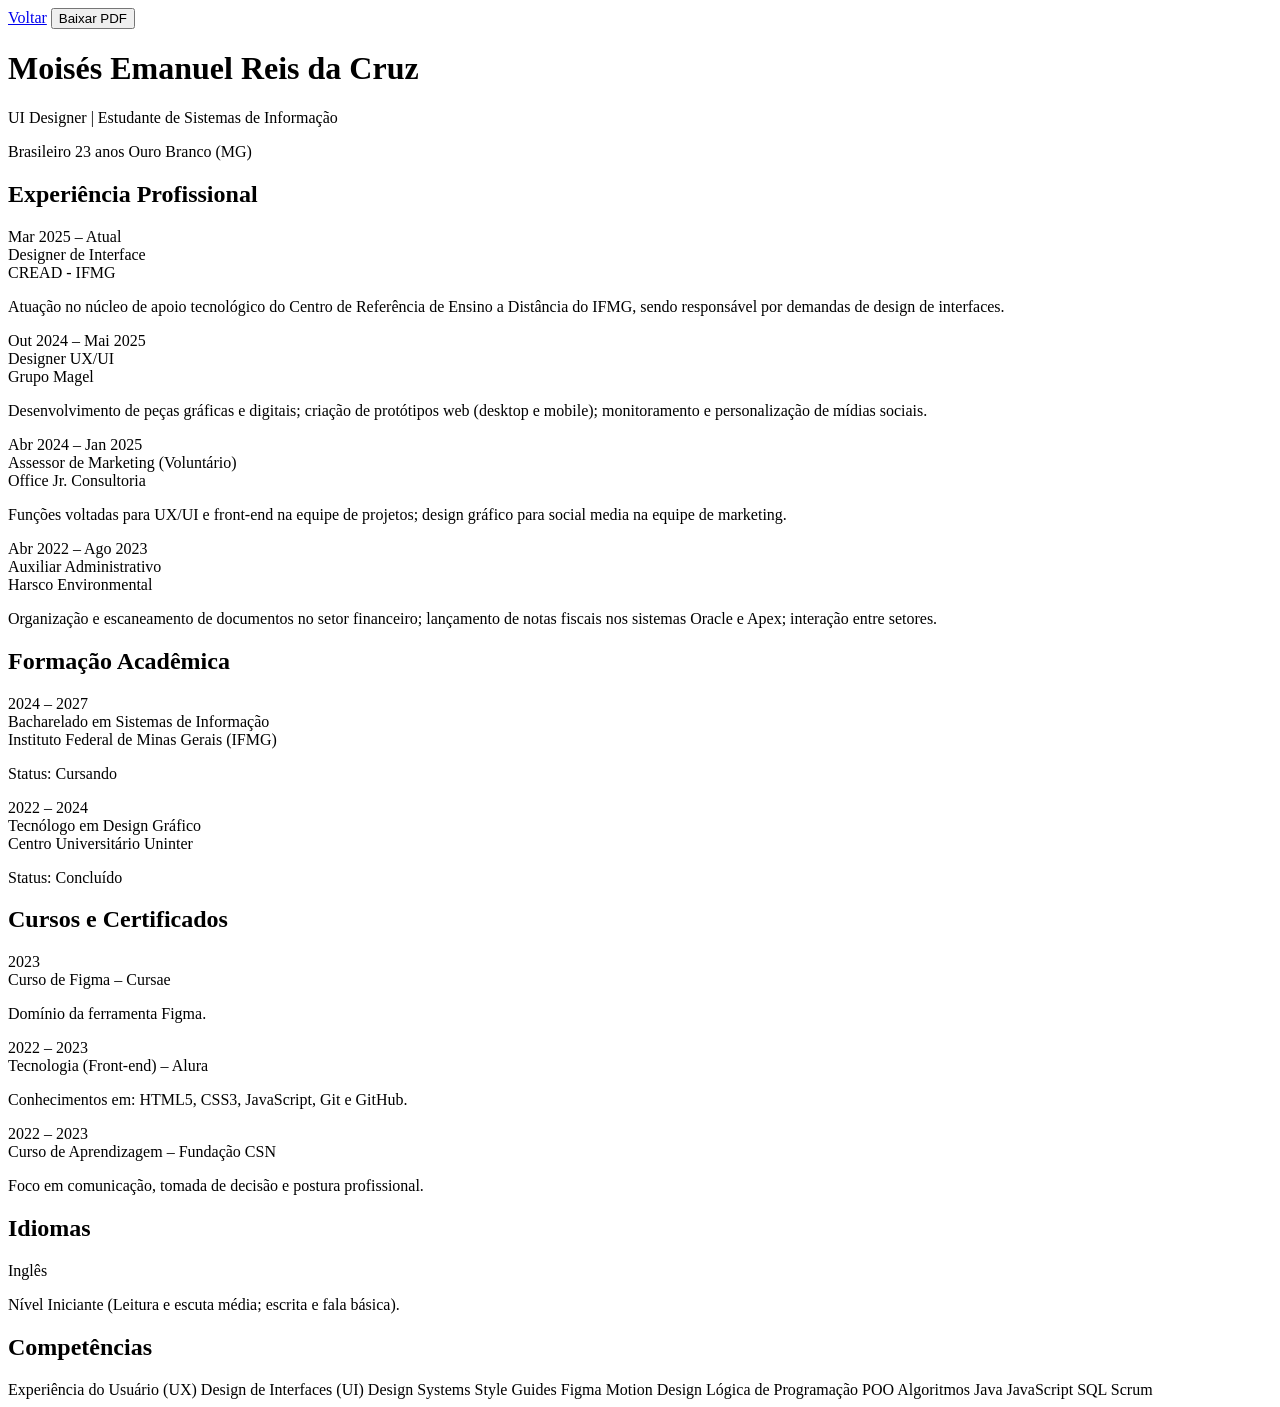
==== curriculo.html @ b7b746ac "Update curriculo.html" ====
<!DOCTYPE html>
<html lang="pt-BR">

<head>
    <meta charset="UTF-8">
    <meta name="viewport" content="width=device-width, initial-scale=1.0">
    <title>Curriculo - Moises Emanuel Reis da Cruz</title>
    <link rel="stylesheet" href="style.css">
</head>

<body>

    <div class="nav-ui">
        <a href="index.html" class="filter-btn">Voltar</a>
        <button class="filter-btn btn-cta" onclick="window.print()">Baixar PDF</button>
    </div>

    <div class="page-container">
        <header>
            <h1>Moisés Emanuel Reis da Cruz</h1>
            <p class="subtitle">UI Designer | Estudante de Sistemas de Informação</p>
            <div class="personal-info">
                <span>Brasileiro</span>
                <span>23 anos</span>
                <span>Ouro Branco (MG)</span>
            </div>
        </header>

        <section>
            <h2>Experiência Profissional</h2>
            <div class="entry">
                <div class="date-col">Mar 2025 – Atual</div>
                <div class="content-col">
                    <div class="job-title">Designer de Interface</div>
                    <span class="company">CREAD - IFMG</span>
                    <p class="description">Atuação no núcleo de apoio tecnológico do Centro de Referência de Ensino a Distância do IFMG, sendo responsável por demandas de design de interfaces.</p>
                </div>
            </div>

            <div class="entry">
                <div class="date-col">Out 2024 – Mai 2025</div>
                <div class="content-col">
                    <div class="job-title">Designer UX/UI</div>
                    <span class="company">Grupo Magel</span>
                    <p class="description">Desenvolvimento de peças gráficas e digitais; criação de protótipos web (desktop e mobile); monitoramento e personalização de mídias sociais.</p>
                </div>
            </div>

            <div class="entry">
                <div class="date-col">Abr 2024 – Jan 2025</div>
                <div class="content-col">
                    <div class="job-title">Assessor de Marketing (Voluntário)</div>
                    <span class="company">Office Jr. Consultoria</span>
                    <p class="description">Funções voltadas para UX/UI e front-end na equipe de projetos; design gráfico para social media na equipe de marketing.</p>
                </div>
            </div>

            <div class="entry">
                <div class="date-col">Abr 2022 – Ago 2023</div>
                <div class="content-col">
                    <div class="job-title">Auxiliar Administrativo</div>
                    <span class="company">Harsco Environmental</span>
                    <p class="description">Organização e escaneamento de documentos no setor financeiro; lançamento de notas fiscais nos sistemas Oracle e Apex; interação entre setores.</p>
                </div>
            </div>
        </section>

        <section>
            <h2>Formação Acadêmica</h2>
            <div class="entry">
                <div class="date-col">2024 – 2027</div>
                <div class="content-col">
                    <div class="job-title">Bacharelado em Sistemas de Informação</div>
                    <span class="company">Instituto Federal de Minas Gerais (IFMG)</span>
                    <p class="description">Status: Cursando</p>
                </div>
            </div>
            <div class="entry">
                <div class="date-col">2022 – 2024</div>
                <div class="content-col">
                    <div class="job-title">Tecnólogo em Design Gráfico</div>
                    <span class="company">Centro Universitário Uninter</span>
                    <p class="description">Status: Concluído</p>
                </div>
            </div>
        </section>

        <section>
            <h2>Cursos e Certificados</h2>
            <div class="entry">
                <div class="date-col">2023</div>
                <div class="content-col">
                    <div class="job-title">Curso de Figma – Cursae</div>
                    <p class="description">Domínio da ferramenta Figma.</p>
                </div>
            </div>
            <div class="entry">
                <div class="date-col">2022 – 2023</div>
                <div class="content-col">
                    <div class="job-title">Tecnologia (Front-end) – Alura</div>
                    <p class="description">Conhecimentos em: HTML5, CSS3, JavaScript, Git e GitHub.</p>
                </div>
            </div>
            <div class="entry">
                <div class="date-col">2022 – 2023</div>
                <div class="content-col">
                    <div class="job-title">Curso de Aprendizagem – Fundação CSN</div>
                    <p class="description">Foco em comunicação, tomada de decisão e postura profissional.</p>
                </div>
            </div>
        </section>

        <section>
            <h2>Idiomas</h2>
            <div class="entry">
                <div class="date-col"></div>
                <div class="content-col">
                    <div class="job-title">Inglês</div>
                    <p class="description">Nível Iniciante (Leitura e escuta média; escrita e fala básica).</p>
                </div>
            </div>
        </section>

        <section>
            <h2>Competências</h2>
            <div class="tags-container">
                <span class="tag">Experiência do Usuário (UX)</span>
                <span class="tag">Design de Interfaces (UI)</span>
                <span class="tag">Design Systems</span>
                <span class="tag">Style Guides</span>
                <span class="tag">Figma</span>
                <span class="tag">Motion Design</span>
                <span class="tag">Lógica de Programação</span>
                <span class="tag">POO</span>
                <span class="tag">Algoritmos</span>
                <span class="tag">Java</span>
                <span class="tag">JavaScript</span>
                <span class="tag">SQL</span>
                <span class="tag">Scrum</span>
            </div>
        </section>
    </div>

</body>

</html>
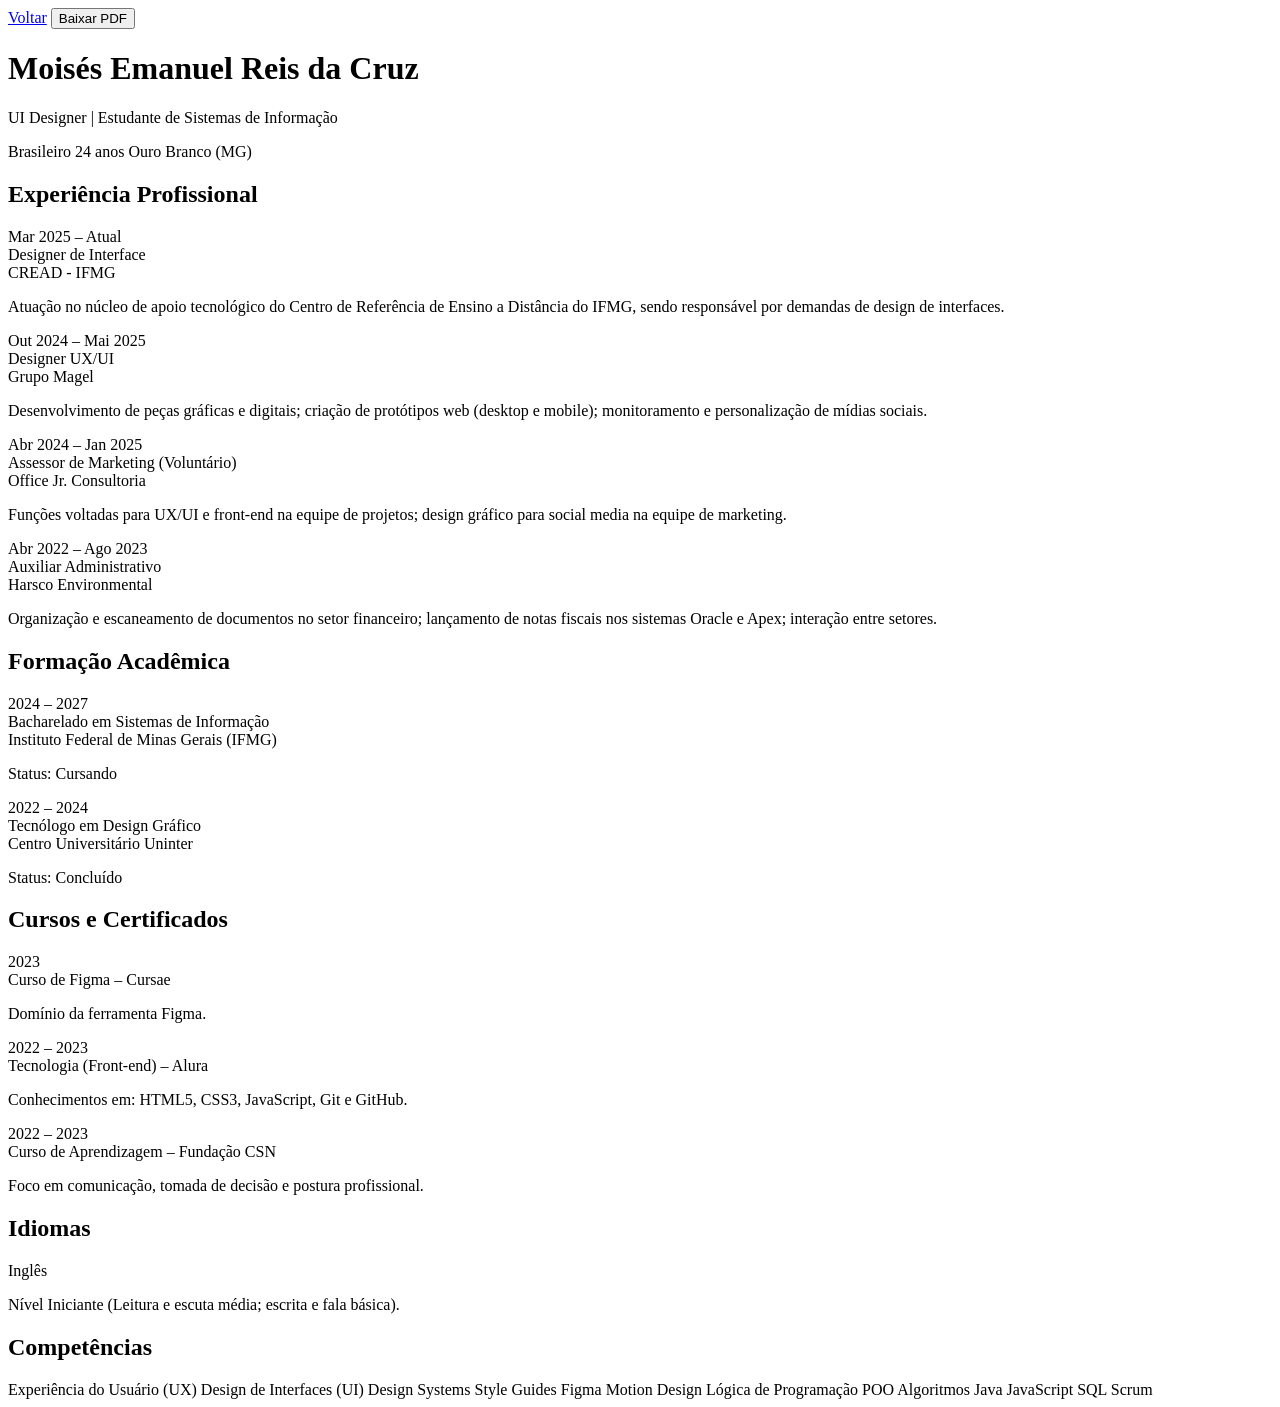
==== commit 187dcae2: "feat: ajustando idade dinâmica" ====
--- a/curriculo.html
+++ b/curriculo.html
@@ -4,7 +4,7 @@
 <head>
     <meta charset="UTF-8">
     <meta name="viewport" content="width=device-width, initial-scale=1.0">
-    <title>Curriculo - Moises Emanuel Reis da Cruz</title>
+    <title>Currículo - Moisés Emanuel Reis da Cruz</title>
     <link rel="stylesheet" href="style.css">
 </head>
 
@@ -21,7 +21,7 @@
             <p class="subtitle">UI Designer | Estudante de Sistemas de Informação</p>
             <div class="personal-info">
                 <span>Brasileiro</span>
-                <span>23 anos</span>
+                <span id="idade">Carregando...</span> 
                 <span>Ouro Branco (MG)</span>
             </div>
         </header>
@@ -33,7 +33,8 @@
                 <div class="content-col">
                     <div class="job-title">Designer de Interface</div>
                     <span class="company">CREAD - IFMG</span>
-                    <p class="description">Atuação no núcleo de apoio tecnológico do Centro de Referência de Ensino a Distância do IFMG, sendo responsável por demandas de design de interfaces.</p>
+                    <p class="description">Atuação no núcleo de apoio tecnológico do Centro de Referência de Ensino a
+                        Distância do IFMG, sendo responsável por demandas de design de interfaces.</p>
                 </div>
             </div>
 
@@ -42,7 +43,8 @@
                 <div class="content-col">
                     <div class="job-title">Designer UX/UI</div>
                     <span class="company">Grupo Magel</span>
-                    <p class="description">Desenvolvimento de peças gráficas e digitais; criação de protótipos web (desktop e mobile); monitoramento e personalização de mídias sociais.</p>
+                    <p class="description">Desenvolvimento de peças gráficas e digitais; criação de protótipos web
+                        (desktop e mobile); monitoramento e personalização de mídias sociais.</p>
                 </div>
             </div>
 
@@ -51,7 +53,8 @@
                 <div class="content-col">
                     <div class="job-title">Assessor de Marketing (Voluntário)</div>
                     <span class="company">Office Jr. Consultoria</span>
-                    <p class="description">Funções voltadas para UX/UI e front-end na equipe de projetos; design gráfico para social media na equipe de marketing.</p>
+                    <p class="description">Funções voltadas para UX/UI e front-end na equipe de projetos; design gráfico
+                        para social media na equipe de marketing.</p>
                 </div>
             </div>
 
@@ -60,7 +63,8 @@
                 <div class="content-col">
                     <div class="job-title">Auxiliar Administrativo</div>
                     <span class="company">Harsco Environmental</span>
-                    <p class="description">Organização e escaneamento de documentos no setor financeiro; lançamento de notas fiscais nos sistemas Oracle e Apex; interação entre setores.</p>
+                    <p class="description">Organização e escaneamento de documentos no setor financeiro; lançamento de
+                        notas fiscais nos sistemas Oracle e Apex; interação entre setores.</p>
                 </div>
             </div>
         </section>
@@ -143,4 +147,20 @@
 
 </body>
 
-</html>
+<script>
+    function calcularIdade(dataNascimento) {
+        const hoje = new Date();
+        const nascimento = new Date(dataNascimento);
+        let idade = hoje.getFullYear() - nascimento.getFullYear();
+        const mes = hoje.getMonth() - nascimento.getMonth();
+
+        if (mes < 0 || (mes === 0 && hoje.getDate() < nascimento.getDate())) {
+            idade--;
+        }
+        return idade;
+    }
+
+    document.getElementById('idade').innerText = `${calcularIdade('2002-04-10')} anos`;
+</script>
+
+</html>
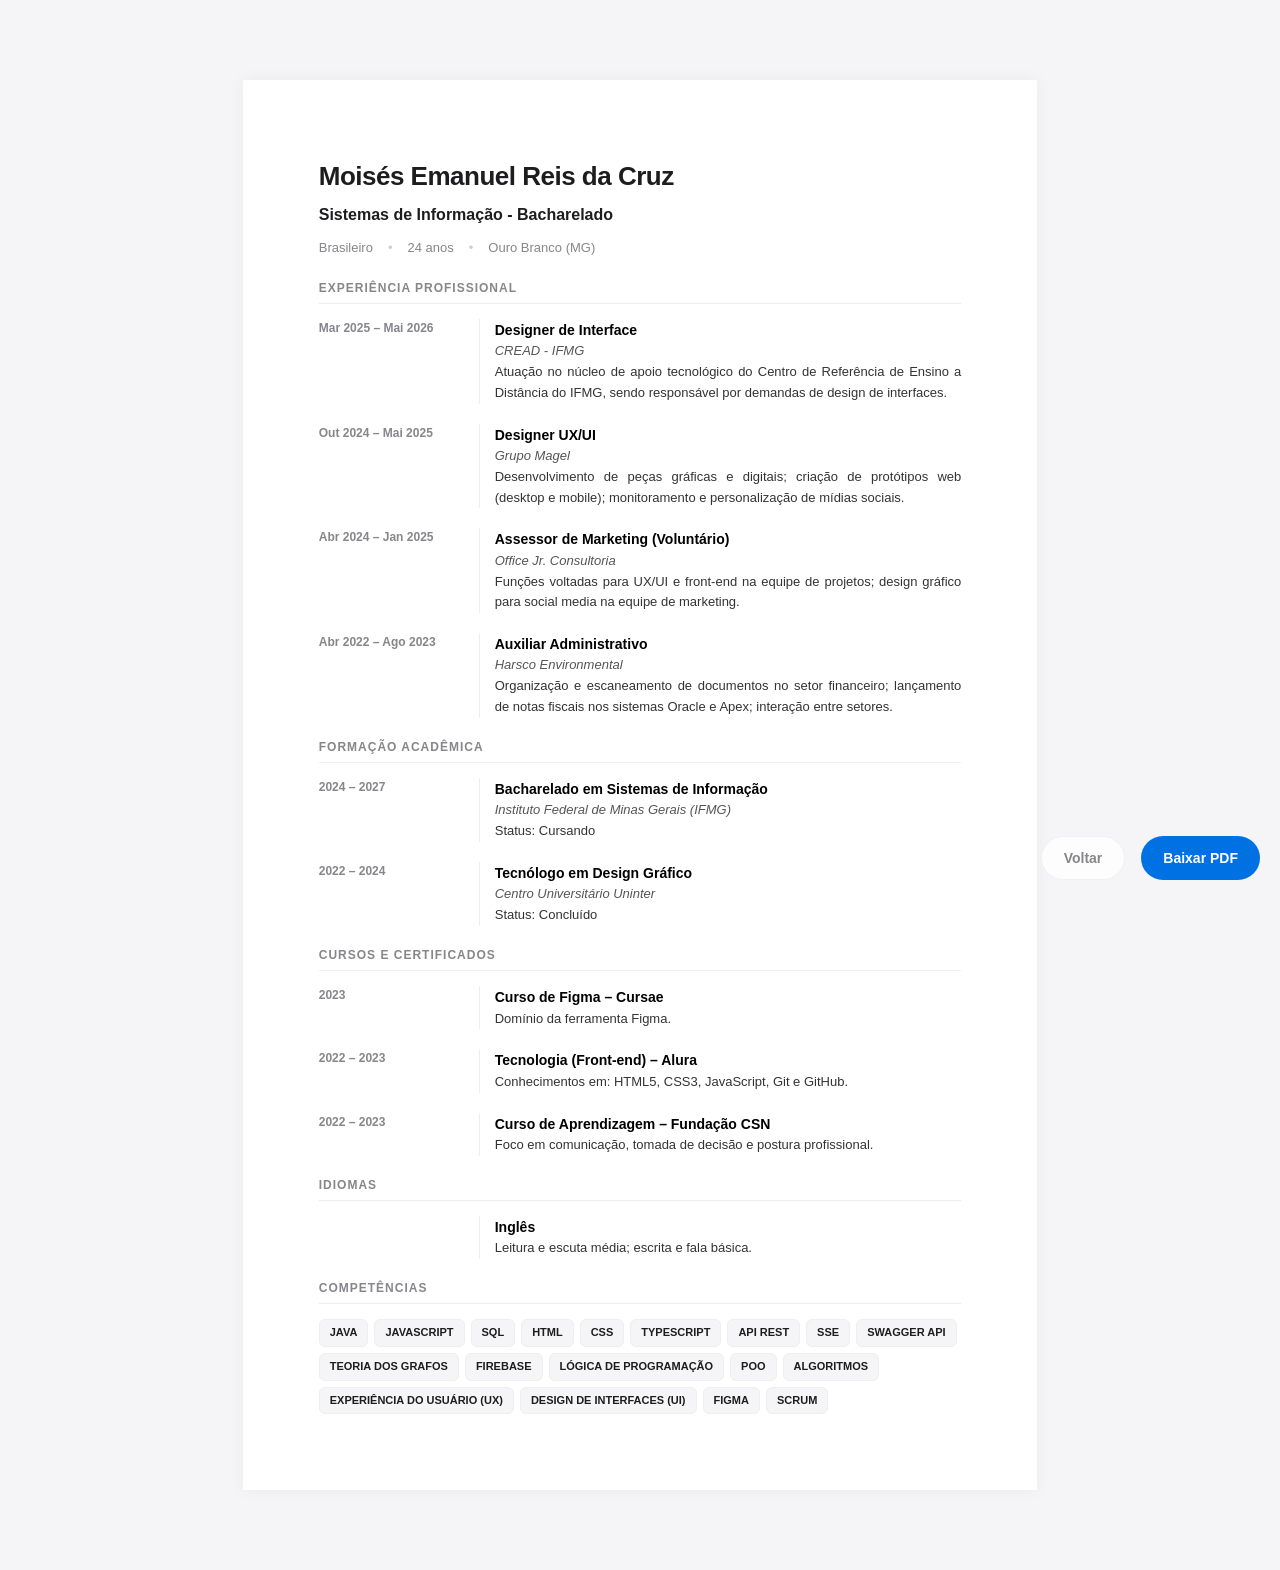
==== commit ce380a0f: "chore: atualização do currículo" ====
--- a/curriculo.html
+++ b/curriculo.html
@@ -4,7 +4,7 @@
 <head>
     <meta charset="UTF-8">
     <meta name="viewport" content="width=device-width, initial-scale=1.0">
-    <title>Currículo - Moisés Emanuel Reis da Cruz</title>
+    <title>Curriculo - Moises Emanuel Reis da Cruz</title>
     <link rel="stylesheet" href="style.css">
 </head>
 
@@ -18,10 +18,10 @@
     <div class="page-container">
         <header>
             <h1>Moisés Emanuel Reis da Cruz</h1>
-            <p class="subtitle">UI Designer | Estudante de Sistemas de Informação</p>
+            <p class="subtitle">Sistemas de Informação - Bacharelado</p>
             <div class="personal-info">
                 <span>Brasileiro</span>
-                <span id="idade">Carregando...</span> 
+                <span id="idade">Carregando...</span>
                 <span>Ouro Branco (MG)</span>
             </div>
         </header>
@@ -29,7 +29,7 @@
         <section>
             <h2>Experiência Profissional</h2>
             <div class="entry">
-                <div class="date-col">Mar 2025 – Atual</div>
+                <div class="date-col">Mar 2025 – Mai 2026</div>
                 <div class="content-col">
                     <div class="job-title">Designer de Interface</div>
                     <span class="company">CREAD - IFMG</span>
@@ -120,7 +120,7 @@
                 <div class="date-col"></div>
                 <div class="content-col">
                     <div class="job-title">Inglês</div>
-                    <p class="description">Nível Iniciante (Leitura e escuta média; escrita e fala básica).</p>
+                    <p class="description">Leitura e escuta média; escrita e fala básica.</p>
                 </div>
             </div>
         </section>
@@ -128,18 +128,23 @@
         <section>
             <h2>Competências</h2>
             <div class="tags-container">
-                <span class="tag">Experiência do Usuário (UX)</span>
-                <span class="tag">Design de Interfaces (UI)</span>
-                <span class="tag">Design Systems</span>
-                <span class="tag">Style Guides</span>
-                <span class="tag">Figma</span>
-                <span class="tag">Motion Design</span>
+                <span class="tag">Java</span>
+                <span class="tag">JavaScript</span>
+                <span class="tag">SQL</span>
+                <span class="tag">HTML</span>
+                <span class="tag">CSS</span>
+                <span class="tag">TypeScript</span>
+                <span class="tag">API REST</span>
+                <span class="tag">SSE</span>
+                <span class="tag">Swagger API</span>
+                <span class="tag">Teoria dos grafos</span>
+                <span class="tag">Firebase</span>
                 <span class="tag">Lógica de Programação</span>
                 <span class="tag">POO</span>
                 <span class="tag">Algoritmos</span>
-                <span class="tag">Java</span>
-                <span class="tag">JavaScript</span>
-                <span class="tag">SQL</span>
+                <span class="tag">Experiência do Usuário (UX)</span>
+                <span class="tag">Design de Interfaces (UI)</span>
+                <span class="tag">Figma</span>
                 <span class="tag">Scrum</span>
             </div>
         </section>
--- a/style.css
+++ b/style.css
@@ -0,0 +1,621 @@
+/* VARIABLES & ROOT */
+
+:root {
+    --bg: #f5f5f7;
+    --card: #ffffff;
+    --text: #1d1d1f;
+    --sub: #86868b;
+    --accent: #0071e3;
+    --radius: 32px;
+    --shadow: 0 10px 30px rgba(0, 0, 0, 0.04);
+
+    --tag-ui: #0071e3;
+    --tag-logic: #ff3b30;
+    --tag-team: #34c759;
+    --tag-back: #ac39ff;
+}
+
+/* RESET & CSS BASE */
+
+* {
+    box-sizing: border-box;
+    margin: 0;
+    padding: 0;
+    text-decoration: none;
+    -webkit-tap-highlight-color: transparent;
+}
+
+html {
+    -ms-overflow-style: none;
+    scrollbar-width: none;
+}
+
+html::-webkit-scrollbar {
+    display: none;
+}
+
+body {
+    display: flex;
+    justify-content: center;
+    padding: 40px 20px;
+    background-color: var(--bg);
+    color: var(--text);
+    font-family: 'SF Pro Display', -apple-system, BlinkMacSystemFont, 'Segoe UI', Roboto, sans-serif;
+    font-size: 14px;
+    line-height: 1.6;
+    -webkit-font-smoothing: antialiased;
+}
+
+button,
+a,
+input,
+div {
+    outline: none !important;
+}
+
+section {
+    margin-top: 20px;
+}
+
+h2 {
+    margin-bottom: 15px;
+    padding-bottom: 5px;
+    border-bottom: 1px solid #eee;
+    color: var(--sub);
+    font-size: 12px;
+    text-transform: uppercase;
+    letter-spacing: 1px;
+}
+
+/* TYPOGRAPHY */
+
+header h1 {
+    margin-bottom: 5px;
+    font-size: 26px;
+    letter-spacing: -0.5px;
+}
+
+.subtitle {
+    margin-bottom: 10px;
+    font-size: 16px;
+    font-weight: 600;
+}
+
+.job-title {
+    color: #000;
+    font-size: 14px;
+    font-weight: bold;
+}
+
+.company {
+    display: block;
+    color: #555;
+    font-size: 13px;
+    font-style: italic;
+}
+
+.description {
+    color: #333;
+    font-size: 13px;
+    text-align: justify;
+}
+
+/* LAYOUT & GRID */
+
+.container {
+    width: 100%;
+    max-width: 1100px;
+    padding: 30px;
+}
+
+.bento-grid {
+    display: grid;
+    grid-template-columns: repeat(auto-fill, minmax(280px, 1fr));
+    grid-auto-rows: 240px;
+    gap: 1.25rem;
+    grid-auto-flow: dense;
+}
+
+.card.wide {
+    grid-column: span 2;
+}
+
+.card.tall {
+    grid-row: span 2;
+}
+
+.page-container {
+    position: relative;
+    width: 210mm;
+    min-height: 297mm;
+    margin: 40px auto;
+    padding: 20mm;
+    background-color: white;
+    box-shadow: 0 0 15px rgba(0, 0, 0, 0.05);
+}
+
+.personal-info {
+    display: flex;
+    flex-wrap: wrap;
+    gap: 15px;
+    color: var(--sub);
+    font-size: 13px;
+}
+
+.personal-info span::after {
+    margin-left: 15px;
+    color: #ccc;
+    content: "•";
+}
+
+.personal-info span:last-child::after {
+    content: "";
+}
+
+.entry {
+    display: grid;
+    grid-template-columns: 140px 1fr;
+    gap: 20px;
+    margin-bottom: 20px;
+    page-break-inside: avoid;
+}
+
+.date-col {
+    color: var(--sub);
+    font-size: 12px;
+    font-weight: 600;
+}
+
+.content-col {
+    padding-left: 15px;
+    border-left: 1px solid #eee;
+}
+
+.nav-ui {
+    position: fixed;
+    bottom: 20px;
+    right: 20px;
+    z-index: 1000;
+    display: flex;
+    gap: 16px;
+}
+
+/* COMPONENTS */
+
+/* Profile Header */
+.profile-header {
+    margin-bottom: 30px;
+    text-align: center;
+}
+
+.profile-pic {
+    width: 100px;
+    height: 100px;
+    margin-bottom: 15px;
+    border: 2px solid white;
+    border-radius: 50%;
+    box-shadow: var(--shadow);
+}
+
+/* Filters & Buttons */
+.filter-container {
+    display: flex;
+    justify-content: center;
+    flex-wrap: wrap;
+    gap: 10px;
+    margin-bottom: 50px;
+}
+
+.filter-btn,
+.btn {
+    display: flex;
+    align-items: center;
+    padding: 10px 22px;
+    border: 1px solid rgba(0, 0, 0, 0.05);
+    border-radius: 25px;
+    background: rgba(255, 255, 255, 0.8);
+    color: var(--sub);
+    font-size: 14px;
+    font-weight: 600;
+    cursor: pointer;
+    backdrop-filter: blur(15px);
+    transition: 0.3s;
+}
+
+.filter-btn.active,
+.btn,
+.btn-cta {
+    border: none;
+    background: var(--text);
+    color: white;
+}
+
+.btn-cta {
+    background-color: var(--accent);
+}
+
+.filter-btn:hover,
+.btn:hover {
+    transform: translateY(-5px);
+}
+
+.minimize-btn {
+    position: absolute;
+    top: 25px;
+    right: 25px;
+    z-index: 10;
+    display: none;
+    align-items: center;
+    justify-content: center;
+    width: 40px;
+    height: 40px;
+    border: none;
+    border-radius: 50%;
+    background: rgba(0, 0, 0, 0.05);
+    font-size: 24px;
+    font-weight: 300;
+    cursor: pointer;
+    transition: background 0.2s ease;
+}
+
+.minimize-btn:hover {
+    background: rgba(0, 0, 0, 0.1);
+}
+
+/* Cards */
+.card {
+    position: relative;
+    display: flex;
+    flex-direction: column;
+    justify-content: flex-end;
+    padding: 30px;
+    border: 1px solid rgba(0, 0, 0, 0.02);
+    border-radius: var(--radius);
+    background: var(--card);
+    box-shadow: var(--shadow);
+    cursor: pointer;
+    animation: fadeIn 0.5s ease;
+    transition: all 0.4s cubic-bezier(0.165, 0.84, 0.44, 1);
+}
+
+.card:hover {
+    border-color: var(--accent);
+    transform: translateY(-8px);
+}
+
+.card-header {
+    margin-top: auto;
+    transition: all 0.3s ease;
+}
+
+.card-details {
+    display: none;
+    opacity: 0;
+}
+
+.card-links {
+    display: flex;
+    flex-wrap: wrap;
+    gap: 12px;
+    margin-top: 15px;
+}
+
+.card-link-btn {
+    display: inline-flex;
+    align-items: center;
+    gap: 6px;
+    padding: 6px 12px;
+    border: 1px solid rgba(0, 0, 0, 0.1);
+    border-radius: 100px;
+    background-color: rgba(0, 0, 0, 0.03);
+    color: var(--sub);
+    font-size: 0.85rem;
+    font-weight: bold;
+    transition: all 0.2s ease;
+}
+
+.card-link-btn:hover {
+    border-color: rgba(0, 0, 0, 0.2);
+    background-color: rgba(0, 0, 0, 0.08);
+}
+
+/* Card State: Expanded (App Store Style) */
+.card.expanded {
+    justify-content: flex-start;
+    padding: 60px 15%;
+    border-radius: 0;
+    background-color: var(--card);
+    overflow-y: auto;
+    cursor: default;
+}
+
+.card.expanded:hover {
+    border-color: rgba(0, 0, 0, 0.02);
+    transform: none;
+}
+
+.card.expanded .minimize-btn {
+    display: flex;
+}
+
+.card.expanded .tags-wrapper {
+    position: relative;
+    top: 0;
+    left: 0;
+    margin-bottom: 25px;
+}
+
+.card.expanded .card-header {
+    margin-top: 0;
+    margin-bottom: 30px;
+}
+
+.card.expanded .card-header h3 {
+    margin-bottom: 10px;
+    font-size: 2.8rem;
+    line-height: 1.1;
+}
+
+.card.expanded .card-header p {
+    color: var(--sub);
+    font-size: 1.25rem;
+}
+
+.card.expanded .card-details {
+    display: block;
+    flex: 1;
+    color: #333;
+    font-size: 1.1rem;
+    line-height: 1.7;
+    animation: fadeIn 0.6s 0.3s forwards;
+}
+
+.card.expanded .card-details h2 {
+    margin-top: 20px;
+    margin-bottom: 8px;
+    border-bottom: none;
+    color: var(--text);
+    font-size: 1.3rem;
+}
+
+.card.expanded .card-links {
+    justify-content: flex-end;
+    margin-top: auto;
+    padding-top: 30px;
+    border-top: 1px solid rgba(0, 0, 0, 0.06);
+}
+
+/* Tags */
+.tag {
+    display: inline-block;
+    padding: 4px 10px;
+    border: 1px solid #eee;
+    border-radius: 6px;
+    background-color: #f5f5f7;
+    color: var(--text);
+    font-size: 11px;
+    font-weight: 600;
+    text-transform: uppercase;
+}
+
+.tags-container,
+.tags-wrapper {
+    display: flex;
+    flex-wrap: wrap;
+    gap: 6px;
+}
+
+.tags-wrapper {
+    position: absolute;
+    top: 25px;
+    left: 25px;
+}
+
+.bg-ui {
+    background: #e1f5fe;
+    color: var(--tag-ui);
+}
+
+.bg-logic {
+    background: #ffebee;
+    color: var(--tag-logic);
+}
+
+.bg-team {
+    background: #e8f5e9;
+    color: var(--tag-team);
+}
+
+.bg-back {
+    background: #f3e5f5;
+    color: var(--tag-back);
+}
+
+/* Footer */
+.footer {
+    margin-top: 80px;
+    padding-top: 50px;
+    padding-bottom: 40px;
+    border-top: 1px solid rgba(0, 0, 0, 0.05);
+    text-align: center;
+}
+
+.footer-links {
+    display: flex;
+    justify-content: center;
+    flex-wrap: wrap;
+    gap: 20px;
+}
+
+.footer-btn-icon {
+    display: flex;
+    align-items: center;
+    gap: 8px;
+}
+
+.footer-text {
+    margin-top: 30px;
+    color: var(--sub);
+    font-size: 0.85rem;
+}
+
+/* Keyframes */
+@keyframes fadeIn {
+    from {
+        opacity: 0;
+        transform: translateY(10px);
+    }
+
+    to {
+        opacity: 1;
+        transform: translateY(0);
+    }
+}
+
+/* UTILITIES / HELPERS */
+
+.animate-fade-in {
+    animation: fadeIn 0.5s ease forwards;
+}
+
+.error-message {
+    text-align: center;
+}
+
+.lucide-icon {
+    width: 16px;
+    height: 16px;
+}
+
+.card.hidden {
+    display: none;
+}
+
+/* MEDIA QUERIES / RESPONSIVENESS */
+
+/* Desktop / Telas Largas */
+@media (min-width: 900px) {
+    .wide {
+        grid-column: span 2;
+    }
+
+    .tall {
+        grid-row: span 2;
+    }
+}
+
+/* Tablets e Mobile */
+@media screen and (max-width: 899px) {
+    body {
+        padding: 0;
+    }
+
+    .card.wide,
+    .card.tall {
+        grid-column: span 1;
+        grid-row: span 1;
+    }
+
+    .page-container {
+        width: 100%;
+        min-height: 100vh;
+        margin: 0 0 70px 0;
+        padding: 30px;
+        border-radius: 0;
+        box-shadow: none;
+    }
+
+    .bento-grid {
+        grid-auto-rows: auto;
+    }
+
+    .card {
+        min-height: 220px;
+    }
+
+    .entry {
+        grid-template-columns: 1fr;
+        gap: 5px;
+    }
+
+    .date-col {
+        color: var(--accent);
+    }
+
+    .content-col {
+        padding-left: 0;
+        border-left: none;
+    }
+
+    .nav-ui {
+        bottom: 0;
+        left: 0;
+        justify-content: space-between;
+        width: 100%;
+        padding: 16px 24px;
+        background-color: #fff;
+        box-shadow: 0 -2px 10px rgba(0, 0, 0, 0.1);
+    }
+}
+
+/* Mobile Específico para Expansão */
+@media (max-width: 768px) {
+    .card.expanded {
+        height: 100dvh;
+        max-height: 100dvh;
+        padding: 60px 20px calc(20px + env(safe-area-inset-bottom)) 20px;
+        position: fixed;
+        top: 0;
+        left: 0;
+        width: 100vw;
+        z-index: 9999;
+    }
+
+    .card.expanded .minimize-btn {
+        top: 15px;
+        right: 20px;
+    }
+
+    .card.expanded .card-header h3 {
+        font-size: 2rem;
+    }
+
+    .card.expanded .card-links {
+        justify-content: center;
+        margin-bottom: 20px;
+    }
+}
+
+/* Impressão */
+@media print {
+    @page {
+        size: A4;
+    }
+
+    body {
+        background-color: white;
+        -webkit-print-color-adjust: exact;
+        print-color-adjust: exact;
+    }
+
+    .page-container {
+        width: 100%;
+        margin: 0;
+        padding: 0;
+        border: none;
+        box-shadow: none;
+    }
+
+    .entry {
+        display: grid;
+        grid-template-columns: 140px 1fr;
+    }
+
+    .tag {
+        background-color: #f5f5f7 !important;
+    }
+
+    .nav-ui {
+        display: none !important;
+    }
+}
